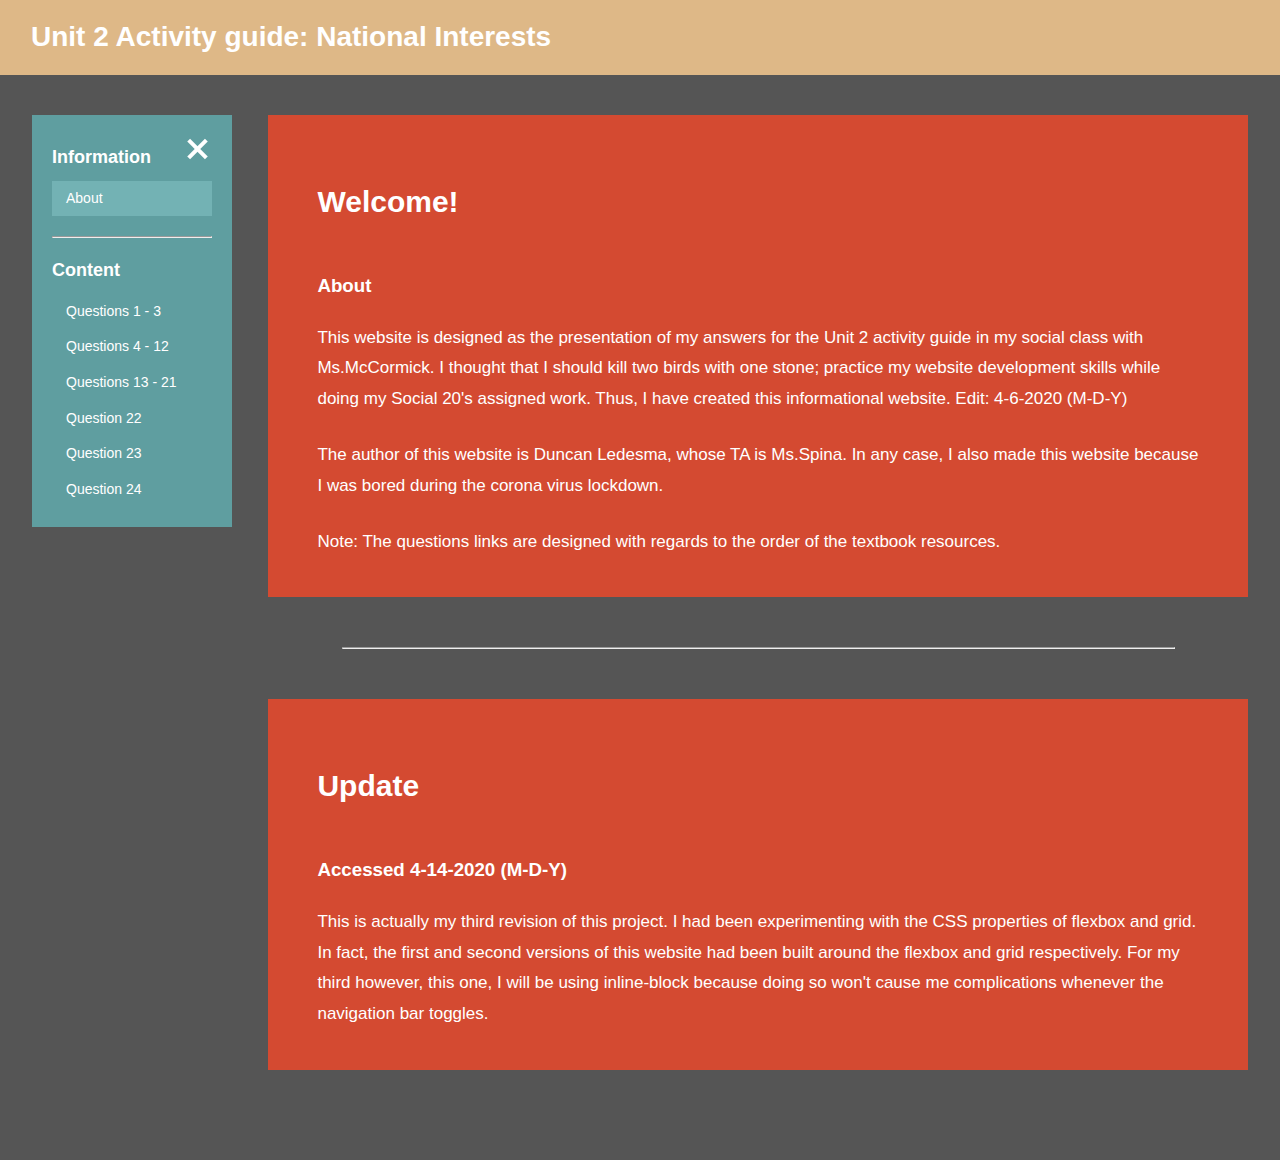
==== index.html @ dff392f5 "Added all" ====
<!DOCTYPE html>
<html lang="en">
<head>
    <meta charset="UTF-8">
    <meta name="viewport" content="width=device-width, initial-scale=1.0">
    <title>Unit 2 Activity guide</title>
    <link rel="stylesheet" href="style.css">
</head>
<body>
    <header id="website_header">
        <h1>Unit 2 Activity guide: National Interests</h1>
    </header>
    <div id="website_content">
        <nav id="content_nav">
            <div id="nav_top">
                <h6>Information</h6>
                <div id="hamburger_icon" onclick="toggleSidebar()">
                    <div id="top"></div>
                    <div id="mid"></div>
                    <div id="bottom"></div>
                </div>
                <a class="selected" href="#">About</a>
            </div>
            <hr>
            <div id="nav_bottom">
                <h6>Content</h6>
                <a href="Part1/questions&answers1.html">Questions 1 - 3</a>
                <a href="Part1/questions&answers2.html">Questions 4 - 12</a>
                <a href="Part1/questions&answers3.html">Questions 13 - 21</a>
                <a href="Part2/caseStudy&Response1.html">Question 22</a>
                <a href="Part2/caseStudy&Response2.html">Question 23</a>
                <a href="Part2/caseStudy&Response3.html">Question 24</a>
            </div>
        </nav>
        <main id="content_main">
            <section class="main_sections">
                <h2>Welcome!</h2>
                <article class="sections_articles"> 
                    <h3>About</h3>
                    <p>This website is designed as the presentation of my answers for the Unit 2 activity guide in my social class with Ms.McCormick. I thought that I should kill two birds with one stone; practice my website development skills while doing my Social 20's assigned work. Thus, I have created this informational website. Edit: 4-6-2020 (M-D-Y)</p>
                    <br>
                    <p>The author of this website is Duncan Ledesma, whose TA is Ms.Spina. In any case, I also made this website because I was bored during the corona virus lockdown.</p>
                    <br>
                    <p>Note: The questions links are designed with regards to the order of the textbook resources.</p>
                </article>
            </section>
            <hr>
            <section class="main_sections">
                <h2>Update</h2>
                <article class="sections_articles">
                    <h3>Accessed 4-14-2020 (M-D-Y)</h3>
                    <p>This is actually my third revision of this project. I had been experimenting with the CSS properties of flexbox and grid. In fact, the first and second versions of this website had been built around the flexbox and grid respectively. For my third however, this one, I will be using inline-block because doing so won't cause me complications whenever the navigation bar toggles.</p>
                </article>
            </section>
        </main>
    </div>
    <script src="script.js"></script>
</body>
</html>
---- style.css ----
*{
    margin: 0;
    box-sizing: border-box;
}
body{
    margin:0;
    background-color: #555;
    color:#fff;
    font-family: "Opens sans", Arial, Helvetica, sans-serif;
    line-height: 1.6em;
}
#website_header{
    display:block;
    height:75px;
    overflow:hidden;
    margin-bottom:40px;

    background-color: burlywood;
}
#website_header h1{
    font-size:28px;
    margin:15px 31px;
    line-height: 1.6em;
}
#website_content{
    display:grid;
    grid-template-columns: 200px 1fr;
    grid-gap: 3%;
    margin: auto;
    width:95%;
    margin-bottom: 40px;

}
#content_nav{
    background-color: rgb(95, 158, 160);
    height:412px;
    float:left;
}
#content_nav #nav_top, #nav_bottom{
    display:block;
    padding:20px;
}
/* Highlighting the navbar
#website_nav #nav_top{
    background-color: chartreuse;
}
#website_nav #nav_bottom{
    background-color: chocolate;
}
*/
#content_nav hr{
    margin:0 20px
}
#content_nav h6{
    font-size:18px;
    margin-bottom:10px;
    display:inline-block;
}
/*Hamburger button START*/
    #hamburger_icon{
        display: inline-block;
        cursor:pointer;
        position: relative;
        right:-30px;
    }
    #hamburger_icon #top,#mid,#bottom{
        width:25px;
        height:4px;
        margin: 4px 0;
        background-color: white;
        position: relative;
        transition: 0.3s;
    }
    .hamburgerOpen #top{
        transform: rotate(-45deg);
        top:8px;
    }
    .hamburgerOpen #mid{
        opacity:0;
    }
    .hamburgerOpen #bottom{
        transform: rotate(45deg);
        top:-8px;
    }
/*Hamburger button END*/
#content_nav a{
    font-size: 14px;
    text-decoration: none;
    color:white;
    display:block;
    padding: 5px 14px;
    box-sizing: border-box;
}
#content_nav a:hover{
    background-color: rgb(135, 198, 200);
}
#content_nav a.selected{
    background-color: rgb(115, 178, 180);
}
#content_nav a.selected:hover{
    background-color: rgb(135, 198, 200); 
}
#content_main section{
    padding:40px 0;
    margin-left:auto;
    margin-right:auto;
    margin-bottom: 50px;
    background-color: rgb(212, 74, 49);
}
#content_main section h2{
    font-size: 30px;
    padding:20px 5%;
    line-height: 1.8em;
}
.sections_articles h3{
    padding:20px 5%;
    line-height: 1.8em;
}
.sections_articles p, ul, li{
    font-size: 17px;
    line-height: 1.8em;
}
.sections_articles ul{
    padding:0 10%;
}
.sections_articles p{
    padding:0 5%;
}
#content_main hr{
    color:rgb(80, 79, 79);
    width:85%;
    margin:auto;
    margin-bottom: 50px;
}





@media(max-width:600px){
    #website_header{
        height:50px;
        text-align: center;
    }
    #website_header h1{
        margin:10px 31px;
        font-size:18px;
    }
    #website_content{
        grid-template-columns:none;
        grid-template-rows: 470px 1fr;
    }
    #content_nav{
        height:470px;
    }
    #hamburger_icon{
        float:right;
        top:0;
        right:0;
    }
    #content_nav a{
        font-size:18px;
        padding:10px 14px;
    }
}
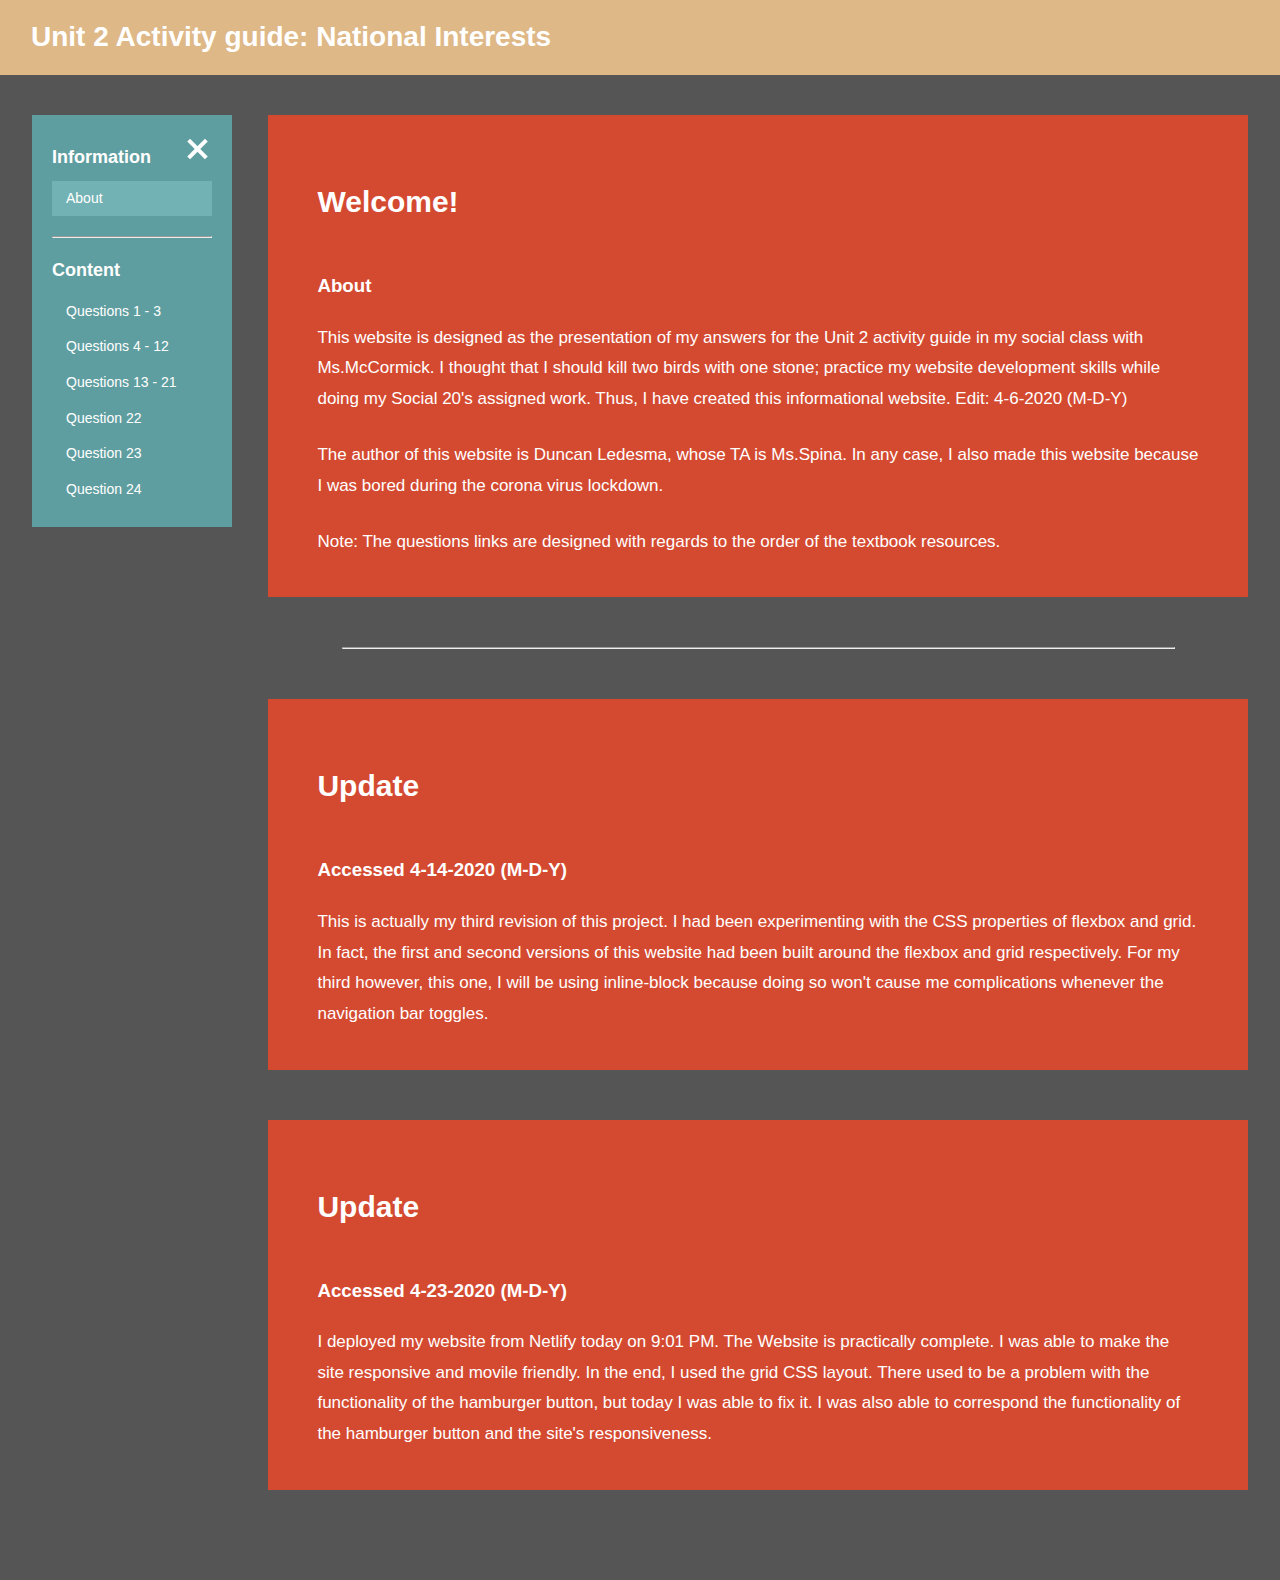
==== commit 386fb9c2: "added an update" ====
--- a/index.html
+++ b/index.html
@@ -52,6 +52,13 @@
                     <p>This is actually my third revision of this project. I had been experimenting with the CSS properties of flexbox and grid. In fact, the first and second versions of this website had been built around the flexbox and grid respectively. For my third however, this one, I will be using inline-block because doing so won't cause me complications whenever the navigation bar toggles.</p>
                 </article>
             </section>
+            <section class="main_sections">
+                <h2>Update</h2>
+                <article class="sections_articles">
+                    <h3>Accessed 4-23-2020 (M-D-Y)</h3>
+                    <p>I deployed my website from Netlify today on 9:01 PM. The Website is practically complete. I was able to make the site responsive and movile friendly. In the end, I used the grid CSS layout. There used to be a problem with the functionality of the hamburger button, but today I was able to fix it. I was also able to correspond the functionality of the hamburger button and the site's responsiveness.</p>
+                </article>
+            </section>
         </main>
     </div>
     <script src="script.js"></script>
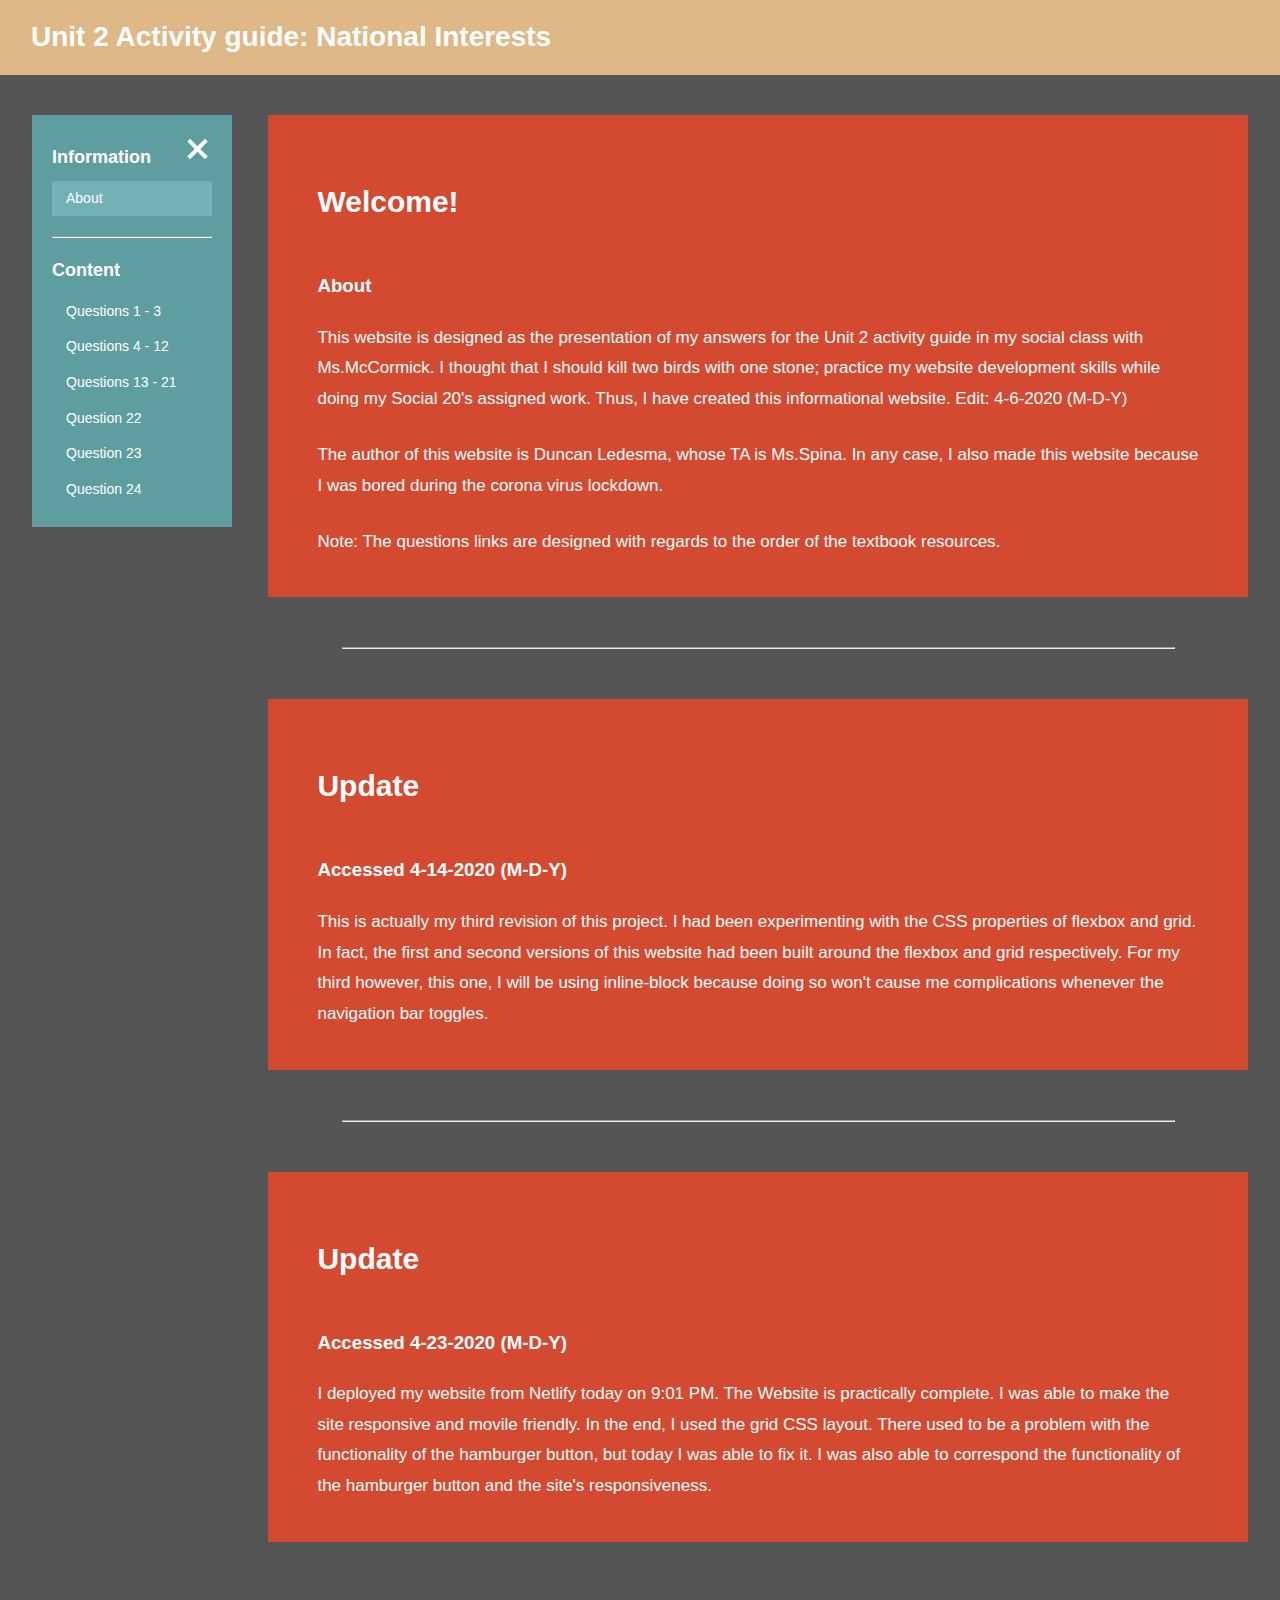
==== commit b8701eb0: "added <hr>" ====
--- a/index.html
+++ b/index.html
@@ -52,6 +52,7 @@
                     <p>This is actually my third revision of this project. I had been experimenting with the CSS properties of flexbox and grid. In fact, the first and second versions of this website had been built around the flexbox and grid respectively. For my third however, this one, I will be using inline-block because doing so won't cause me complications whenever the navigation bar toggles.</p>
                 </article>
             </section>
+            <hr>
             <section class="main_sections">
                 <h2>Update</h2>
                 <article class="sections_articles">
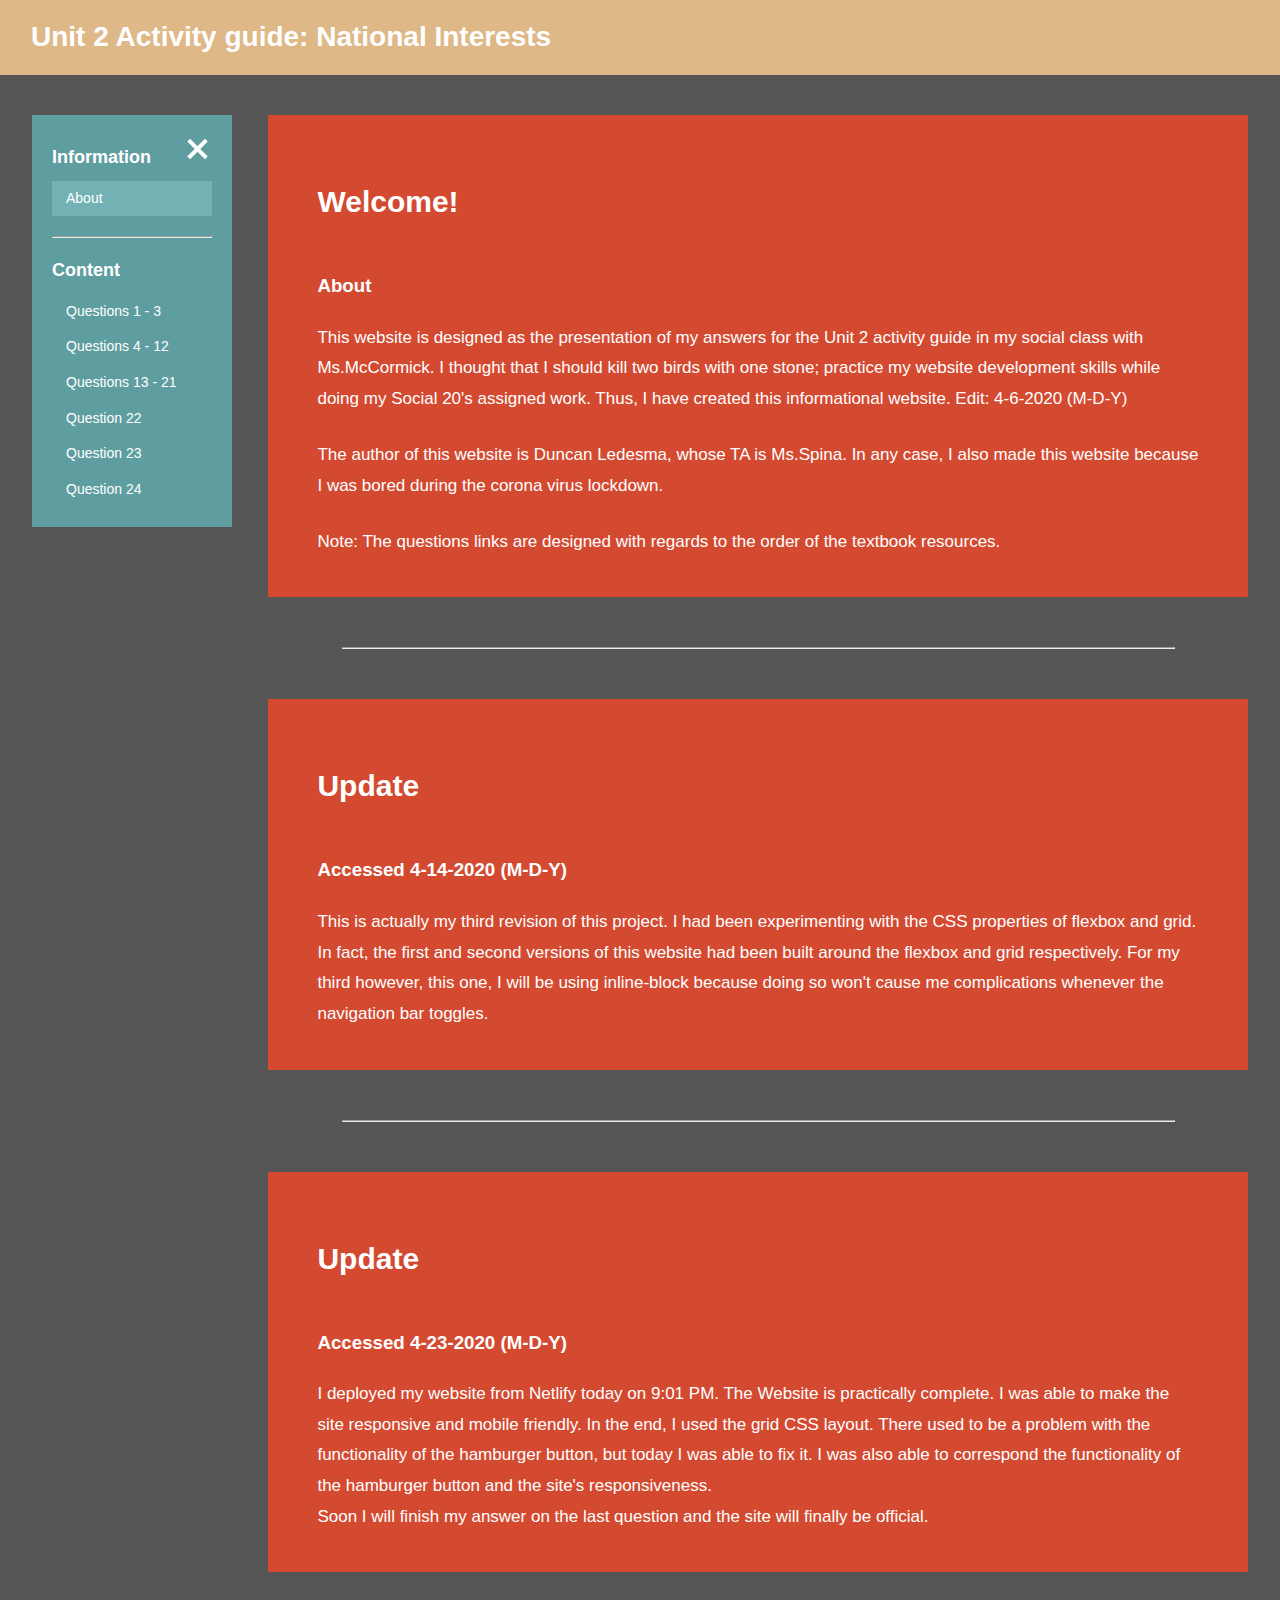
==== commit e5b03fdf: "Added <p>" ====
--- a/index.html
+++ b/index.html
@@ -57,7 +57,8 @@
                 <h2>Update</h2>
                 <article class="sections_articles">
                     <h3>Accessed 4-23-2020 (M-D-Y)</h3>
-                    <p>I deployed my website from Netlify today on 9:01 PM. The Website is practically complete. I was able to make the site responsive and movile friendly. In the end, I used the grid CSS layout. There used to be a problem with the functionality of the hamburger button, but today I was able to fix it. I was also able to correspond the functionality of the hamburger button and the site's responsiveness.</p>
+                    <p>I deployed my website from Netlify today on 9:01 PM. The Website is practically complete. I was able to make the site responsive and mobile friendly. In the end, I used the grid CSS layout. There used to be a problem with the functionality of the hamburger button, but today I was able to fix it. I was also able to correspond the functionality of the hamburger button and the site's responsiveness.</p>
+                    <p>Soon I will finish my answer on the last question and the site will finally be official.</p>
                 </article>
             </section>
         </main>
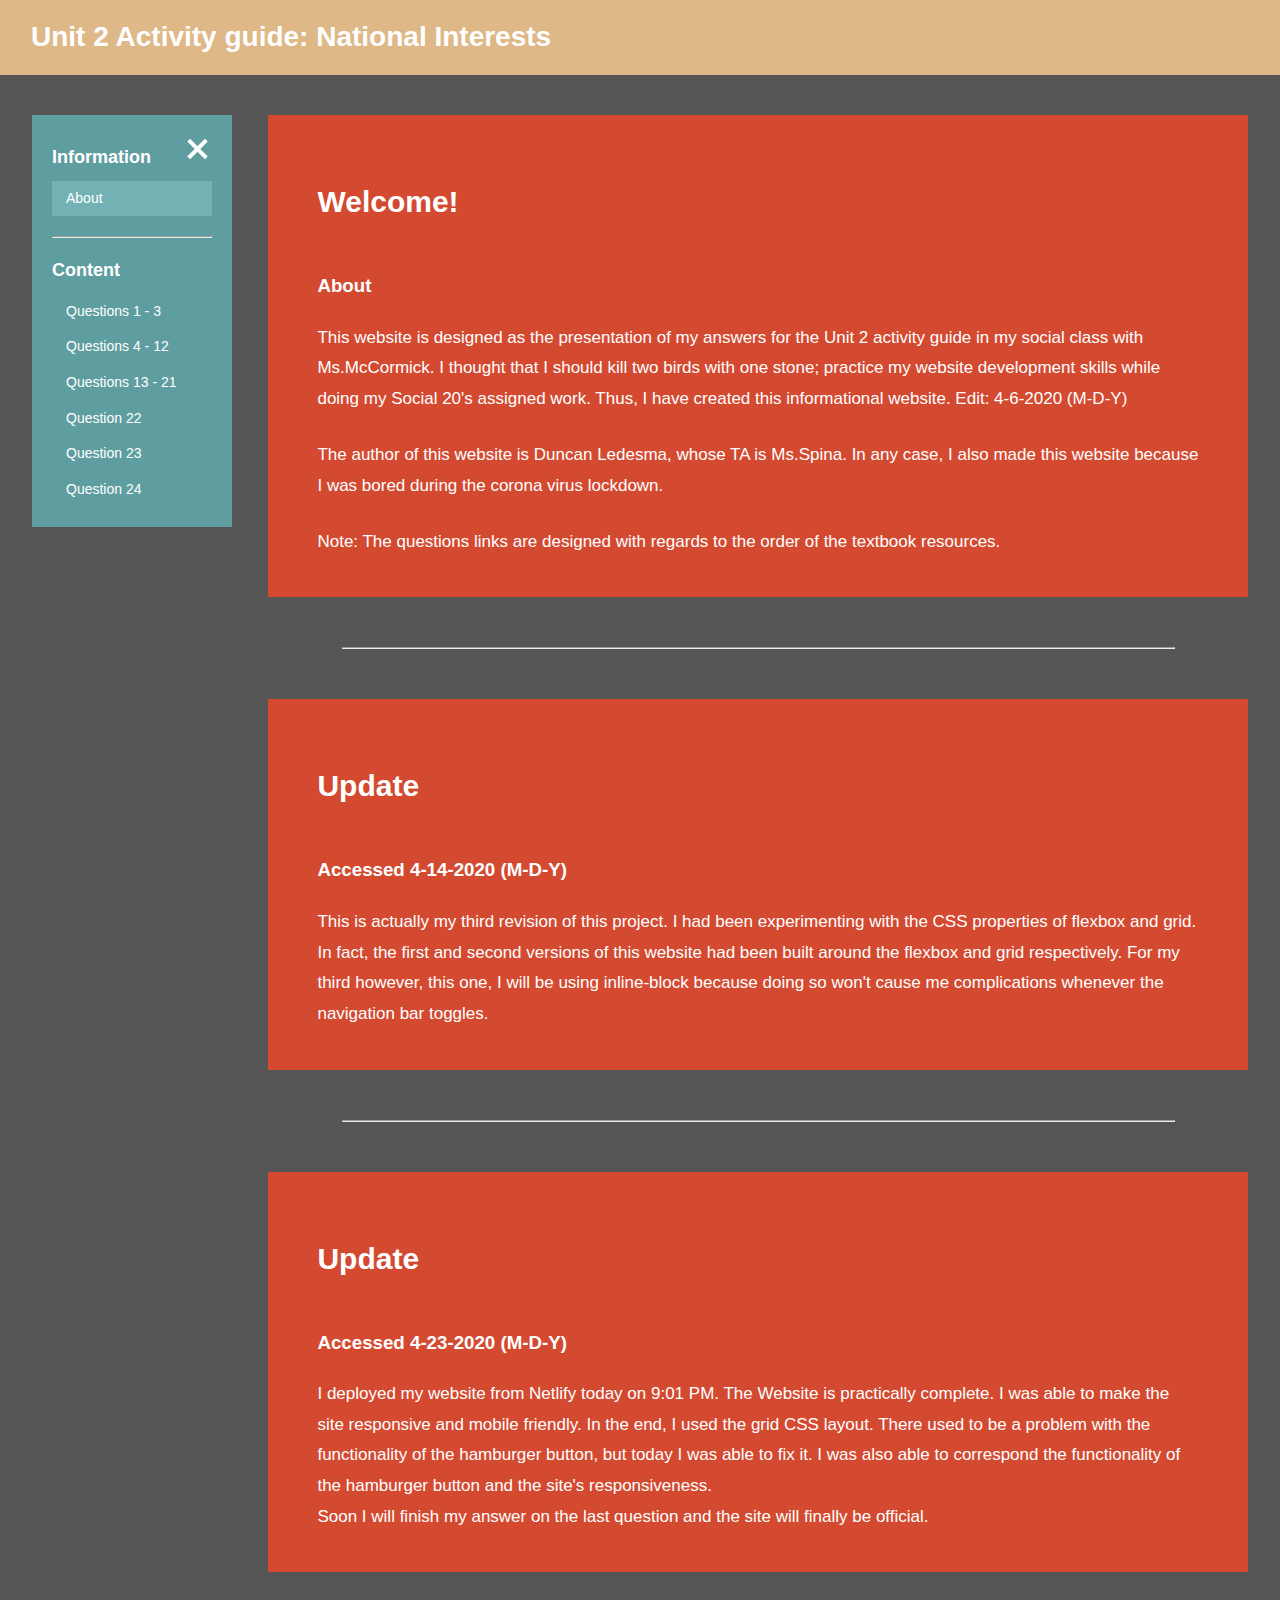
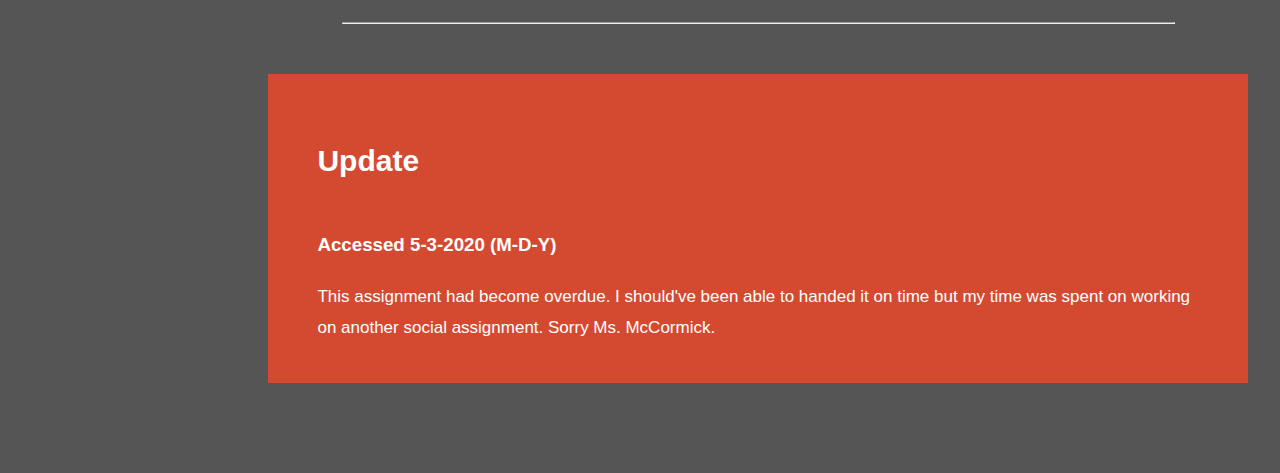
==== commit 10c29661: "5-3-2020 Update" ====
--- a/index.html
+++ b/index.html
@@ -61,6 +61,14 @@
                     <p>Soon I will finish my answer on the last question and the site will finally be official.</p>
                 </article>
             </section>
+            <hr>
+            <section class="main_sections">
+                <h2>Update</h2>
+                <article class="sections_articles">
+                    <h3>Accessed 5-3-2020 (M-D-Y)</h3>
+                    <p>This assignment had become overdue. I should've been able to handed it on time but my time was spent on working on another social assignment. Sorry Ms. McCormick.</p>
+                </article>
+            </section>
         </main>
     </div>
     <script src="script.js"></script>
--- a/style.css
+++ b/style.css
@@ -126,6 +126,10 @@
 .sections_articles p{
     padding:0 5%;
 }
+.sections_articles h4{
+    padding:0 5%;
+
+}
 #content_main hr{
     color:rgb(80, 79, 79);
     width:85%;
